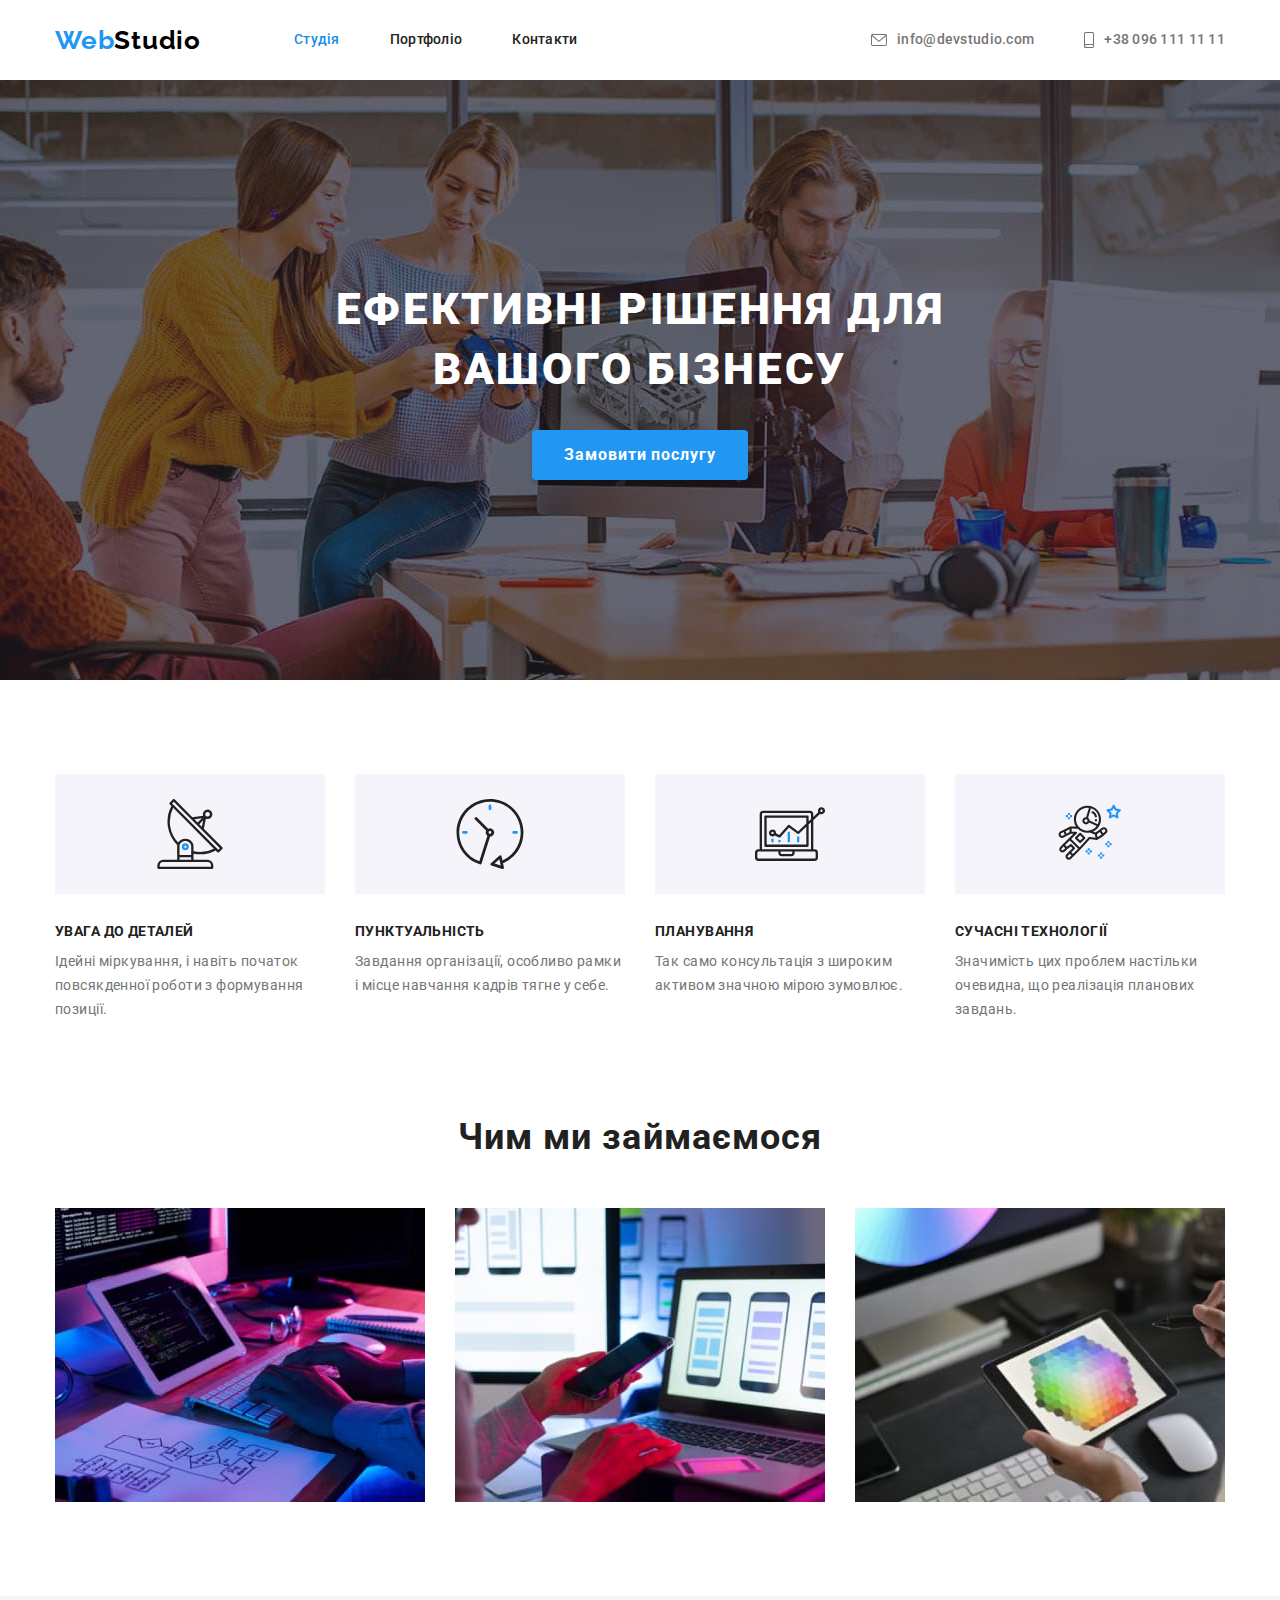
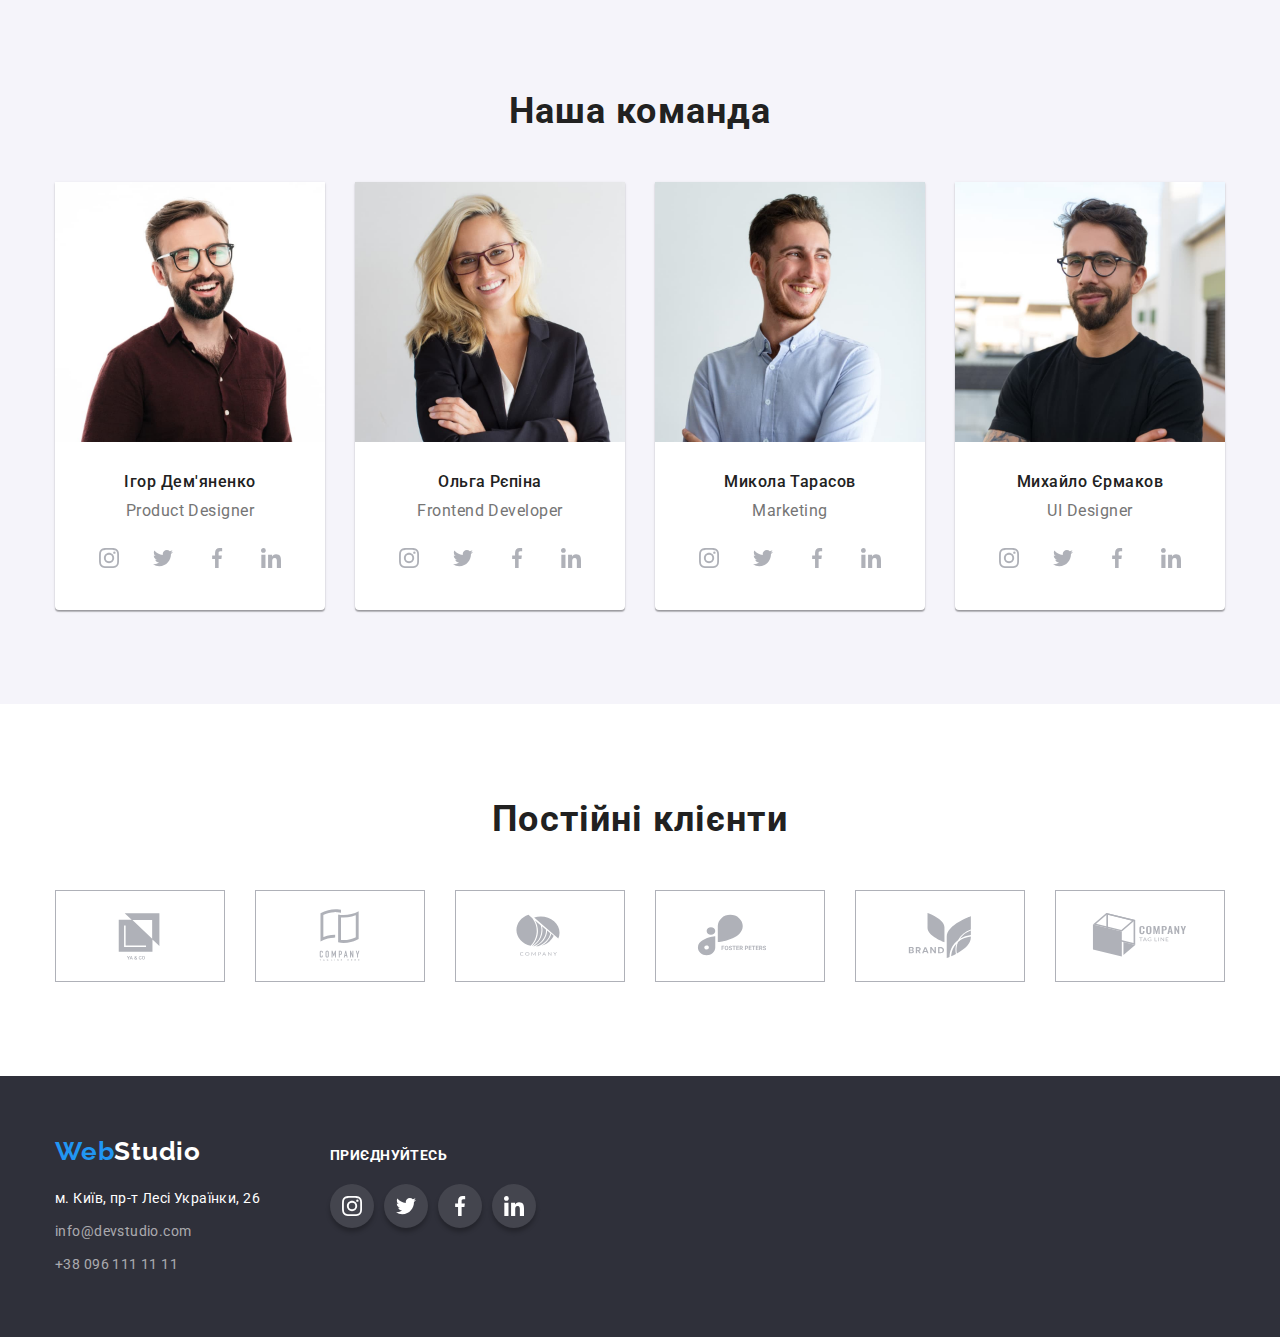
==== index.html @ 5a69de16 "Start" ====
<!DOCTYPE html>
<html lang="uk">
<head>
    <meta charset="UTF-8">
    <meta http-equiv="X-UA-Compatible" content="IE=edge">
    <meta name="viewport" content="width=device-width, initial-scale=1.0">
    <title>WebStudio</title>
    <link rel="preconnect" href="https://fonts.googleapis.com">
    <link rel="preconnect" href="https://fonts.gstatic.com" crossorigin>
    <link href="https://fonts.googleapis.com/css2?family=Raleway:wght@700&family=Roboto:wght@400;500;700;900&display=swap"
        rel="stylesheet">
        <link rel="stylesheet" href="https://cdnjs.cloudflare.com/ajax/libs/modern-normalize/1.1.0/modern-normalize.min.css">
    <link rel="stylesheet" href="./css/styles.css">
</head>
<body>
    <header>
        <!-- Header Nav -->
        <div class="container container-nav">
            <nav class="nav">
                <a class="logo link" href="./index.html">
                    <span class="logo-accent">Web</span>Studio
                </a>
                <ul class="list list-nav">
                    <li class="item">
                        <a class="link current" href="./index.html">
                            Студія
                        </a>
                    </li>
                    <li class="item">
                        <a class="link" href="./portfolio.html">
                            Портфоліо
                        </a>
                    </li>
                    <li class="item">
                        <a class="link" href="/">
                            Контакти
                        </a>
                    </li>
                </ul>
            </nav>
            <ul class="list contacts-nav">
                <li class="item">
                    <a class="link" href="maito:info@devstudio.com">
                        <svg class="link-icon" width="16" height="12">
                            <use href="./images/icons.svg#icon-envelope"></use>
                        </svg>
                        info@devstudio.com
                    </a>
                </li>
                <li class="item">
                    <a class="link" href="tel:+380961111111">
                        <svg class="link-icon" width="10" height="16">
                            <use href="./images/icons.svg#icon-smartphone"></use>
                        </svg>
                        +38 096 111 11 11
                    </a>
                </li>
            </ul>
        </div>
    </header>
    <main>
<!-- Hero title -->
        <section class="hero section-hero">
            <div class="container">
                <h1 class="hero-title">
                    Ефективні рішення для вашого бізнесу
                </h1>
                <!-- Hero button -->
                <button type="button" class="hero-button">
                    Замовити послугу
                </button>
            </div>
        </section>
<!-- Our advantages -->
        <section class="our-advantages">
          <div class="container">
            <h2 class="visually-hidden">
                Наші переваги
            </h2>
            <ul class="list advantages-list">
                <li class="item">
                    <div class="box-icon">
                        <svg width="70" height="70">
                            <use href="./images/icons.svg#icon-antenna"></use>
                        </svg>
                    </div>
                    <h3 class="advantages-title">
                        Увага до деталей
                    </h3>
                    <p class="advantages-text">
                        Ідейні міркування, і навіть початок повсякденної роботи з формування позиції.
                    </p>
                </li>
                <li class="item">
                    <div class="box-icon">
                        <svg width="70" height="70">
                            <use href="./images/icons.svg#icon-clock"></use>
                        </svg>
                    </div>
                    <h3 class="advantages-title">
                        Пунктуальність
                    </h3>
                    <p class="advantages-text">
                        Завдання організації, особливо рамки і місце навчання кадрів тягне у себе.
                    </p>
                </li>
                <li class="item">
                    <div class="box-icon">
                        <svg width="70" height="70">
                            <use href="./images/icons.svg#icon-diagram"></use>
                        </svg>
                    </div>
                    <h3 class="advantages-title">
                        Планування
                    </h3>
                    <p class="advantages-text">
                        Так само консультація з широким активом значною мірою зумовлює.
                    </p>
                </li>
                <li class="item">
                    <div class="box-icon">
                        <svg width="70" height="70">
                            <use href="./images/icons.svg#icon-astronaut"></use>
                        </svg>
                    </div>
                    <h3 class="advantages-title">
                        Сучасні технології
                    </h3>
                    <p class="advantages-text">
                        Значимість цих проблем настільки очевидна, що реалізація планових завдань.
                    </p>
                </li>
            </ul>
          </div>
        </section>
<!-- We do -->
        <section class="we-do">
           <div class="container">
            <h2 class="we-do-title">
                Чим ми займаємося
            </h2>
            <ul class="list">
                <li>
                    <img src="./images/box1.jpg" alt="Написання коду" width="370" height="294">
                </li>
                <li>
                    <img src="./images/box2.jpg" alt="Стилізація" width="370" height="294">
                </li>
                <li>
                    <img src="./images/box3.jpg" alt="Дизайн" width="370" height="294">
                </li>
            </ul>
           </div>
        </section>
<!-- Our team -->
        <section class="our-team">
           <div class="container">
            <h2 class="our-team-title">
                Наша команда
            </h2>
            <ul class="list team-list">
                <li class="item">
                    <img class="img-team" src="./images/img.jpg" alt="Фото Ігора Дем'яненко" width="270" height="260">
                    <h3 class="team-name">
                        Ігор Дем'яненко
                    </h3>
                    <p class="job-title">
                        Product Designer
                    </p>
                    <div class="icon-wrapper">
                        <a class="link-social" href="">
                            <svg class="icon-social" width="20" height="20px">
                                <use href="./images/icons.svg#icon-instagram-2"></use>
                            </svg>
                        </a>
                        <a class="link-social" href="">
                            <svg class="icon-social" width="20" height="20px">
                                <use href="./images/icons.svg#icon-twitter"></use>
                            </svg>
                        </a>
                        <a class="link-social" href="">
                            <svg class="icon-social" width="20" height="20px">
                                <use href="./images/icons.svg#icon-facebook"></use>
                            </svg>
                        </a>
                        <a class="link-social" href="">
                            <svg class="icon-social" width="20" height="20px">
                                <use href="./images/icons.svg#icon-linkedin"></use>
                            </svg>
                        </a>
                    </div>
                </li>
                <li class="item">
                    <img class="img-team" src="./images/img(1).jpg" alt="Фото Ольги Рєпіна" width="270" height="260">
                    <h3 class="team-name">
                        Ольга Рєпіна
                    </h3>
                    <p class="job-title">
                        Frontend Developer
                    </p>
                    <div class="icon-wrapper">
                        <a class="link-social" href="">
                            <svg class="icon-social" width="20" height="20px">
                                <use href="./images/icons.svg#icon-instagram-2"></use>
                            </svg>
                        </a>
                        <a class="link-social" href="">
                            <svg class="icon-social" width="20" height="20px">
                                <use href="./images/icons.svg#icon-twitter"></use>
                            </svg>
                        </a>
                        <a class="link-social" href="">
                            <svg class="icon-social" width="20" height="20px">
                                <use href="./images/icons.svg#icon-facebook"></use>
                            </svg>
                        </a>
                        <a class="link-social" href="">
                            <svg class="icon-social" width="20" height="20px">
                                <use href="./images/icons.svg#icon-linkedin"></use>
                            </svg>
                        </a>
                    </div>
                </li>
                <li class="item">
                    <img class="img-team" src="./images/img(2).jpg" alt="Фото Микола Тарасов" width="270" height="260">
                    <h3 class="team-name">
                        Микола Тарасов
                    </h3>
                    <p class="job-title">
                        Marketing
                    </p>
                    <div class="icon-wrapper">
                        <a class="link-social" href="">
                            <svg class="icon-social" width="20" height="20px">
                                <use href="./images/icons.svg#icon-instagram-2"></use>
                            </svg>
                        </a>
                        <a class="link-social" href="">
                            <svg class="icon-social" width="20" height="20px">
                                <use href="./images/icons.svg#icon-twitter"></use>
                            </svg>
                        </a>
                        <a class="link-social" href="">
                            <svg class="icon-social" width="20" height="20px">
                                <use href="./images/icons.svg#icon-facebook"></use>
                            </svg>
                        </a>
                        <a class="link-social" href="">
                            <svg class="icon-social" width="20" height="20px">
                                <use href="./images/icons.svg#icon-linkedin"></use>
                            </svg>
                        </a>
                    </div>
                </li>
                <li class="item">
                    <img class="img-team" src="./images/img(3).jpg" alt="Фото Михайло Єрмаков" width="270" height="260">
                    <h3 class="team-name">
                        Михайло Єрмаков
                    </h3>
                    <p class="job-title">
                        UI Designer
                    </p>
                    <div class="icon-wrapper">
                        <a class="link-social" href="">
                            <svg class="icon-social" width="20" height="20px">
                                <use href="./images/icons.svg#icon-instagram-2"></use>
                            </svg>
                        </a>
                        <a class="link-social" href="">
                            <svg class="icon-social" width="20" height="20px">
                                <use href="./images/icons.svg#icon-twitter"></use>
                            </svg>
                        </a>
                        <a class="link-social" href="">
                            <svg class="icon-social" width="20" height="20px">
                                <use href="./images/icons.svg#icon-facebook"></use>
                            </svg>
                        </a>
                        <a class="link-social" href="">
                            <svg class="icon-social" width="20" height="20px">
                                <use href="./images/icons.svg#icon-linkedin"></use>
                            </svg>
                        </a>
                    </div>
                </li>
            </ul>
           </div>
        </section>
        <!-- Section clients -->
        <section class="section-clients">
            <div class="container">
                <h2 class="our-team-title">
                    Постійні клієнти
                </h2>
                <ul class="list list-icon">
                    <li class="item">
                        <a class="link-clients" href="">
                            <svg class="icon-clients" width="106" height="60">
                                <use href="./images/icons.svg#icon-yaco"></use>
                            </svg>
                        </a>
                    </li>
                    <li class="item">
                        <a class="link-clients" href="">
                            <svg class="icon-clients" width="106" height="60">
                                <use href="./images/icons.svg#icon-tagline"></use>
                            </svg>
                        </a>
                    </li>
                    <li class="item">
                        <a class="link-clients" href="">
                            <svg class="icon-clients" width="106" height="60">
                                <use href="./images/icons.svg#icon-company"></use>
                            </svg>
                        </a>
                    </li>
                    <li class="item">
                        <a class="link-clients" href="">
                            <svg class="icon-clients" width="106" height="60">
                                <use href="./images/icons.svg#icon-foster"></use>
                            </svg>
                        </a>
                    </li>
                    <li class="item">
                        <a class="link-clients" href="">
                            <svg class="icon-clients" width="106" height="60">
                                <use href="./images/icons.svg#icon-brand"></use>
                            </svg>
                        </a>
                    </li>
                    <li class="item">
                        <a class="link-clients" href="">
                            <svg class="icon-clients" width="106" height="60">
                                <use href="./images/icons.svg#icon-company-last"></use>
                            </svg>
                        </a>
                    </li>
                </ul>
            </div>
        </section>
    </main>
    <footer class="footer">
        <div class="container">
            <div>
                <a class="logo link footer-logo" href="./index.html">
                    <span class="logo-accent">Web</span>Studio
                </a>
                <address>
                    <a class="link street-contact" href="https://goo.gl/maps/yDgXRb8fHyVBhMKj9" target="_blank"
                        rel="noopener noreferrer nofollow">
                        м. Київ, пр-т Лесі Українки, 26
                    </a>
                    <ul class="list">
                        <li class="mail-list">
                            <a class="link footer-contacts mail" href="mailto:info@devstudio.com">
                                info@devstudio.com
                            </a>
                        </li>
                        <li>
                            <a class="link footer-contacts" href="tel:+380961111111">
                                +38 096 111 11 11
                            </a>
                        </li>
                    </ul>
                </address>
            </div>
            <div class="footer-icon-wrapper">
                <p class="text-footer-social">
                    приєднуйтесь
                </p>
                <ul class="list list-footer-social">
                    <li class="item-social-footer">
                        <a class="link-social link-social-footer" href="">
                            <svg class="icon-social" width="20" height="20px">
                                <use href="./images/icons.svg#icon-instagram-2"></use>
                            </svg>
                        </a>
                    </li>
                    <li class="item-social-footer">
                        <a class="link-social link-social-footer" href="">
                            <svg class="icon-social" width="20" height="20px">
                                <use href="./images/icons.svg#icon-twitter"></use>
                            </svg>
                        </a>
                    </li>
                    <li class="item-social-footer">
                        <a class="link-social link-social-footer" href="">
                            <svg class="icon-social" width="20" height="20px">
                                <use href="./images/icons.svg#icon-facebook"></use>
                            </svg>
                        </a>
                    </li>
                    <li class="item-social-footer">
                        <a class="link-social link-social-footer" href="">
                            <svg class="icon-social" width="20" height="20px">
                                <use href="./images/icons.svg#icon-linkedin"></use>
                            </svg>
                        </a>
                    </li>
                </ul>
            </div>
        </div>
    </footer>
</body>
</html>
---- css/styles.css ----
:root {
    --brandcolor: #2196F3;
    --secondary-accent-color: #188CE8;
    --backgroundcolor: #FFFFFF;
    --text-color: #fff;
    --accent-bcg-color: #2F303A;
    --secondary-bcg-color: #F5F4FA;
    --hcolor: #212121;
    --pcolor: #757575;
    --logocolor: #000000;
}

/* Глобальны зміни */

img {
    display: block;
}

h1,
h2,
h3,
ul,
p {
    margin: 0px 0px;
}

body {
    font-family: Roboto, sans-serif;
    background-color: var(--backgroundcolor);
    color: var(--hcolor);

}



.container {
    width: 1200px;
    margin: 0 auto;
    padding: 0 15px;
}

.list {
    list-style: none;
    padding-left: 0;
}

.link {
    text-decoration: none;
}

/* Студія */

/* Logo head  */

.container-nav {
    display: flex;
    
}

.logo {
    font-family: 'Raleway';
    font-style: normal;
    font-weight: 700;
    font-size: 26px;
    line-height: 1.19;
    letter-spacing: 0.03em;
    color: var(--logocolor);
}

.logo-accent {
    color: var(--brandcolor);
}

/* Nav */

.nav {
    display: flex;
    align-items: center;
}

.list-nav .link.current {
    color: var(--secondary-accent-color);
}

.list-nav {
    display: flex;
    margin-left: 93px;
}

.list-nav .item + .item {
    margin-left: 50px;
}

.list-nav .link {
    display: block;
    padding-top: 32px;
    padding-bottom: 32px;

    font-family: 'Roboto';
    font-style: normal;
    font-weight: 500;
    font-size: 14px;
    line-height: 1.14;
    letter-spacing: 0.02em;
    color: var(--hcolor);
}

.link:hover, .link:focus {
    color: var(--brandcolor);
}

/* Contacts Nav */

.contacts-nav {
    display: flex;
    margin-left: auto;
}

.contacts-nav .item + .item {
    margin-left: 50px;
}

.contacts-nav .link {
    display: flex;
    justify-content: center;
    align-items: center;
    padding-top: 32px;
    padding-bottom: 32px;

    font-weight: 500;
    font-style: normal;
    line-height: 1.14;
    font-size: 14px;
    color: var(--pcolor);
    letter-spacing: 0.02em;
}
.link:hover,
.link:focus {
    color: var(--brandcolor);
}

.link-icon {
    margin-right: 10px;
    fill: currentColor;
}

/* Main Studio */
.hero {
    margin-right: auto;
    margin-left: auto;
    max-width: 1600px;
    height: 600px;
    padding-top: 200px;
    padding-bottom: 200px;

    background-image: linear-gradient(
    rgba(47, 48, 58, 0.4),
    rgba(47, 48, 58, 0.4)),
    url(../images/hero.jpg);
    background-repeat: no-repeat;
    background-position: center;
    background-size: cover;

    background-color: var(--accent-bcg-color);
    text-align: center;
    

}

.hero-title {
    max-width: 696px;
    margin: 0 auto 30px;

    font-style: normal;
    font-weight: 900;
    font-size: 44px;
    line-height: 1.36;
    letter-spacing: 0.06em;
    text-transform: uppercase;
    color: var(--text-color);
}

.hero-button {
    padding: 10px 32px;
    min-width: 216px;
    
    font-family: 'Roboto';
    font-style: normal;
    font-weight: 700;
    font-size: 16px;
    line-height: 1.88;
    text-align: center;
    letter-spacing: 0.06em;
    color: var(--text-color);
    background-color: var(--brandcolor);
    cursor: pointer;
    border: none;
    box-shadow: 0px 4px 4px rgba(0, 0, 0, 0.15);
    border-radius: 4px;
}

.hero-button:hover,
.hero-button:focus {
    background-color: var(--secondary-accent-color);
}

/*Our advantages */

.visually-hidden {
    position: absolute;
    white-space: nowrap;
    width: 1px;
    height: 1px;
    overflow: hidden;
    border: 0;
    padding: 0;
    clip: rect(0 0 0 0);
    clip-path: inset(50%);
    margin: -1px;
}

.our-advantages {
    padding-top: 94px;
    padding-bottom: 94px;
}

.advantages-list {
    display: flex;
    justify-content: space-between;
}

.advantages-list .item {
    width: 270px;
}

.advantages-list .item+.item {
    margin-left: 30px;
}

.box-icon {
    display: flex;
    justify-content: center;
    align-items: center;
    margin-bottom: 30px;
    width: 270px;
    height: 120px;
    background-color: var(--secondary-bcg-color);
}

.advantages-title {
    margin-bottom: 10px;

    font-style: normal;
    font-size: 14px;
    line-height: 1.14;
    letter-spacing: 0.03em;
    text-transform: uppercase;
}

.advantages-text {
    font-weight: 400;
    font-size: 14px;
    line-height: 1.71;
    letter-spacing: 0.03em;
    color: var(--pcolor)
}

/* We do */

.we-do {
    padding-bottom: 94px;
}

.we-do .list {
    display: flex;
    justify-content: space-between;
}

.we-do-title,
.our-team-title {
    margin-bottom: 50px;

    font-style: normal;
    font-size: 36px;
    line-height: 1.17;
    text-align: center;
    letter-spacing: 0.03em;
}

/* our team */
.our-team {
    padding-top: 94px;
    padding-bottom: 94px;
    background-color: var(--secondary-bcg-color);
}

.team-list {
    display: flex;
    justify-content: space-between;
}

.team-list .item {
    padding-bottom: 30px;
    text-align: center;
    background: var(--backgroundcolor);
    box-shadow: 0px 1px 3px rgba(0, 0, 0, 0.12), 
    0px 1px 1px rgba(0, 0, 0, 0.14), 
    0px 2px 1px rgba(0, 0, 0, 0.2);
    border-radius: 0px 0px 4px 4px;
}

.img-team {
    margin-bottom: 30px;
}

.team-name {
    margin-bottom: 10px;

    font-style: normal;
    font-weight: 500;
    font-size: 16px;
    line-height: 1.19;
    letter-spacing: 0.03em;
}

.job-title {
    font-size: 16px;
    line-height: 1.19;
    letter-spacing: 0.03em;
    color: var(--pcolor);
    margin-bottom: 16px;
}

.icon-wrapper {
    display: flex;
    justify-content: center;
    align-items: center;
    
}

.link-social {
    display: flex;
    align-items: center;
    justify-content: center;
    width: 44px;
    height: 44px;
    cursor: pointer;
    color: #afb1b8;
    border-radius: 50%;
}

.link-social:hover,
.link-social:focus {
    color: var(--backgroundcolor);
    background-color: var(--brandcolor);
}

.link-social:not(:last-child) {
    margin-right: 10px;
}

.icon-social {
    display: flex;
    justify-content: center;
    align-items: center;
    fill: currentColor;
}

/* Section clients */

.section-clients {
    padding-top: 94px;
    padding-bottom: 94px;
}

.list-icon {
    display: flex;
}

.list-icon .item:not(:last-child) {
    margin-right: 30px;
}

.link-clients {
    display: flex;
    justify-content: center;
    align-items: center;
    width: 170px;
    height: 92px;
    gap: 30px;
    border: 1px solid #AFB1B8;
    color: #AFB1B8;
}

.link-clients:hover,
.link-clients:focus {
    color: var(--brandcolor);
    border: 1px solid var(--brandcolor);
}

.icon-clients {
    fill: currentColor;
}

/* Footer */

.footer {
    padding-top: 60px;
    padding-bottom: 60px;
    background-color: var(--accent-bcg-color) ;
}

.footer .container {
    display: flex;
    align-items: baseline;
}

.footer-logo {
    display: inline-block;
    margin-bottom: 20px;
    color: var(--text-color);
}

.street-contact {
    display: inline-block;
    margin-bottom: 9px;

    font-style: normal;
    font-weight: 400;
    font-size: 14px;
    line-height: 1.71;
    letter-spacing: 0.03em;
    color: var(--text-color);
}

.mail-list {
    margin-bottom: 9px;
}

.footer-contacts {
    font-style: normal;
    font-weight: 400;
    font-size: 14px;
    line-height: 1.71;
    letter-spacing: 0.03em;
    color: rgba(255, 255, 255, 0.6);
}

/* Footer social link */

.footer-icon-wrapper {
    margin-left: 70px;
}

.text-footer-social {
    font-style: normal;
    font-weight: 700;
    font-size: 14px;
    line-height: 1.14;
    letter-spacing: 0.03em;
    text-transform: uppercase;
    color: #FFFFFF;
}

.list-footer-social {
    display: flex;
    margin-top: 20px;
}

.link-social-footer {
    color: #FFFFFF;
    background-color: rgba(255, 255, 255, 0.1);
    box-shadow: 0px 4px 4px rgb(0, 0, 0, 0.25);
}

.item-social-footer:not(:last-child){
    margin-right: 10px;
}

/* Portfolio */

/* Filter */

.section-portfolio {
    padding-top: 94px;
    padding-bottom: 94px;
}

.filter-list {
    margin-bottom: 50px;
    display: flex;
    justify-content: center;
}

.filter-list .item + .item {
    margin-left: 8px;
}

.filter-button {
    padding: 6px 22px;

    font-family: 'Roboto';
    font-style: normal;
    font-weight: 500;
    font-size: 16px;
    line-height: 1.62;
    text-align: center;
    letter-spacing: 0.03em;
    color: var(--hcolor);
    border: none;
    background-color: var(--secondary-bcg-color);
    cursor: pointer;
}

.filter-button:hover,
.filter-button:focus {
    color: #FFFFFF;
    background-color: var(--brandcolor);
    box-shadow: 0px 3px 1px rgba(0, 0, 0, 0.1), 0px 1px 2px rgba(0, 0, 0, 0.08), 0px 2px 2px rgba(0, 0, 0, 0.12);
    border-radius: 4px;
}

/* Portfolio cards */

.portfolio-list .item:hover {
    box-shadow: 0px 1px 1px rgba(0, 0, 0, 0.12), 0px 4px 4px rgba(0, 0, 0, 0.06), 1px 4px 6px rgba(0, 0, 0, 0.16);
}

.portfolio-list {
    display: flex;
    flex-wrap: wrap;
    gap: 30px;
}

.portfolio-box {
    padding: 20px 24px;
    border-right: 1px solid #EEEEEE;
    border-bottom: 1px solid #EEEEEE;
    border-left: 1px solid #EEEEEE;
}

.portfolio-title {
    margin-bottom: 4px;

    font-size: 18px;
    line-height: 2;
    letter-spacing: 0.06em;
}

.portfolio-text {
    font-size: 16px;
    line-height: 30px;
    letter-spacing: 0.03em;
    color: var(--pcolor);
    
}
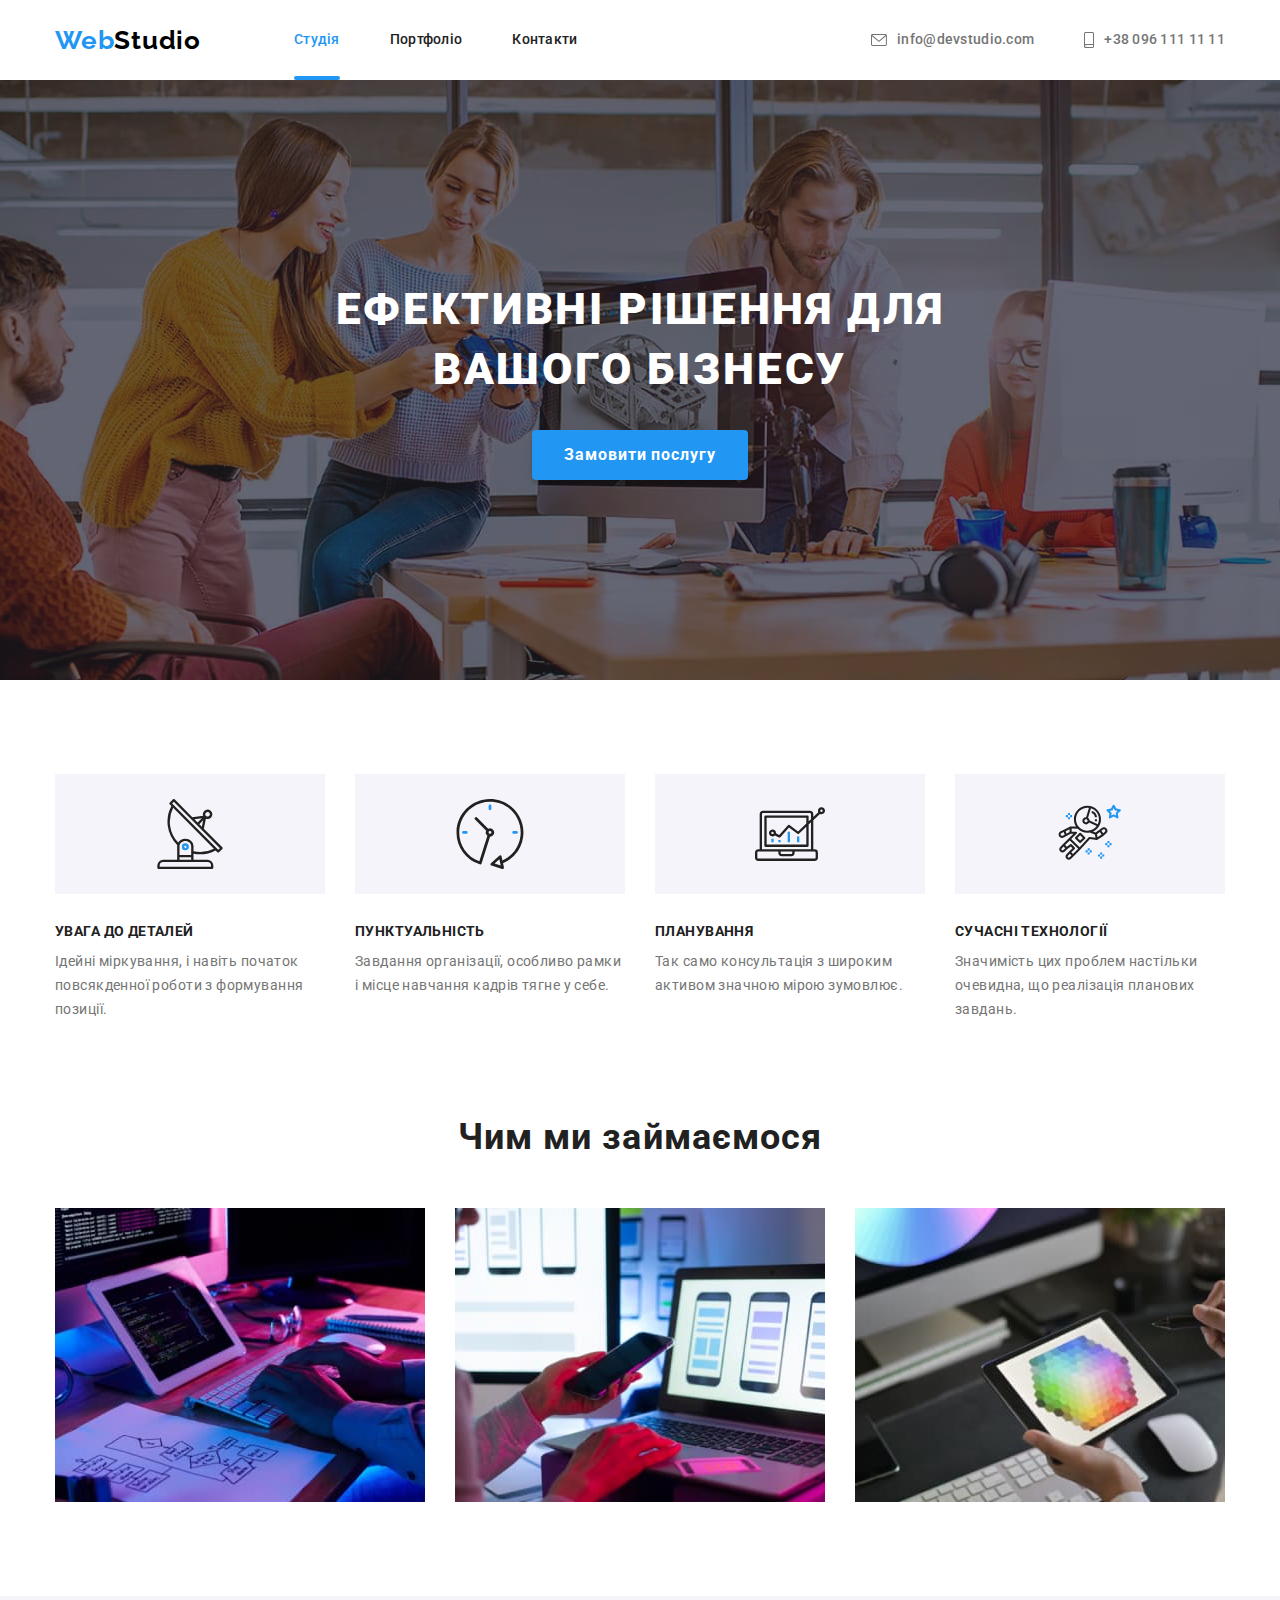
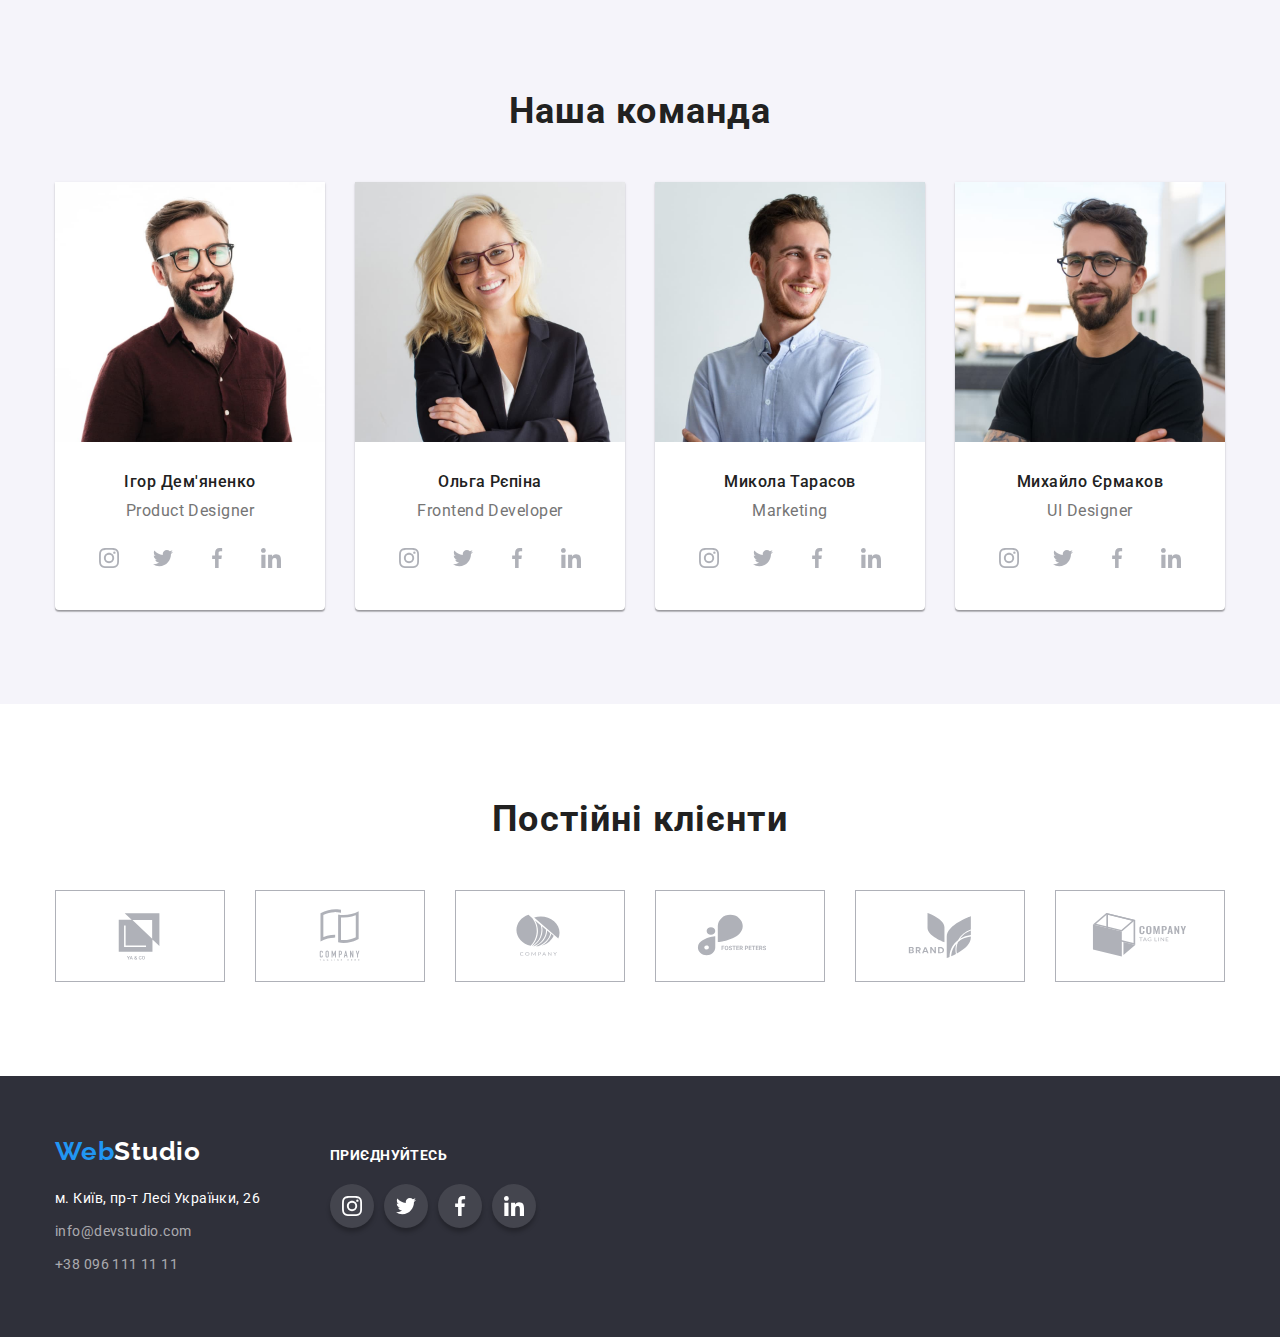
==== commit 759ff881: "modal" ====
--- a/index.html
+++ b/index.html
@@ -66,7 +66,7 @@
                     Ефективні рішення для вашого бізнесу
                 </h1>
                 <!-- Hero button -->
-                <button type="button" class="hero-button">
+                <button type="button" class="hero-button" data-modal-open>
                     Замовити послугу
                 </button>
             </div>
@@ -401,5 +401,15 @@
             </div>
         </div>
     </footer>
+    <div class="backdrop is-hidden" data-modal>
+        <div class="modal">
+            <button type="button" class="button-modal" data-modal-close>
+                <svg width="18" height="18">
+                    <use href="./images/close.svg#icon-close"></use>
+                </svg>
+            </button>
+        </div>
+    </div>
+    <script src="./js/modal.js"></script>
 </body>
 </html>--- a/css/styles.css
+++ b/css/styles.css
@@ -79,7 +79,23 @@
 }
 
 .list-nav .link.current {
-    color: var(--secondary-accent-color);
+    position: relative;
+    color: var(--brandcolor);
+}
+
+.current::after {
+    content: "";
+
+    position: absolute;
+    left: 0;
+    bottom: 0;
+
+    display: block;
+    width: 100%;
+    height: 4px;
+
+    background-color: var(--brandcolor);
+    border-radius: 2px;
 }
 
 .list-nav {
@@ -103,6 +119,9 @@
     line-height: 1.14;
     letter-spacing: 0.02em;
     color: var(--hcolor);
+
+
+    transition: color 250ms cubic-bezier(0.4, 0, 0.2, 1);
 }
 
 .link:hover, .link:focus {
@@ -133,6 +152,8 @@
     font-size: 14px;
     color: var(--pcolor);
     letter-spacing: 0.02em;
+
+    transition: color 250ms cubic-bezier(0.4, 0, 0.2, 1);
 }
 .link:hover,
 .link:focus {
@@ -197,6 +218,8 @@
     border: none;
     box-shadow: 0px 4px 4px rgba(0, 0, 0, 0.15);
     border-radius: 4px;
+
+    transition: color 250ms cubic-bezier(0.4, 0, 0.2, 1);
 }
 
 .hero-button:hover,
@@ -331,6 +354,8 @@
     margin-bottom: 16px;
 }
 
+/* social */
+
 .icon-wrapper {
     display: flex;
     justify-content: center;
@@ -347,6 +372,9 @@
     cursor: pointer;
     color: #afb1b8;
     border-radius: 50%;
+
+    transition: color 250ms cubic-bezier(0.4, 0, 0.2, 1),
+    background-color 250ms cubic-bezier(0.4, 0, 0.2, 1);
 }
 
 .link-social:hover,
@@ -390,6 +418,9 @@
     gap: 30px;
     border: 1px solid #AFB1B8;
     color: #AFB1B8;
+
+    transition: color 250ms cubic-bezier(0.4, 0, 0.2, 1),
+    border 250ms cubic-bezier(0.4, 0, 0.2, 1);
 }
 
 .link-clients:hover,
@@ -431,6 +462,8 @@
     line-height: 1.71;
     letter-spacing: 0.03em;
     color: var(--text-color);
+
+    transition: color 250ms cubic-bezier(0.4, 0, 0.2, 1);
 }
 
 .mail-list {
@@ -444,6 +477,8 @@
     line-height: 1.71;
     letter-spacing: 0.03em;
     color: rgba(255, 255, 255, 0.6);
+
+    transition: color 250ms cubic-bezier(0.4, 0, 0.2, 1);
 }
 
 /* Footer social link */
@@ -471,6 +506,8 @@
     color: #FFFFFF;
     background-color: rgba(255, 255, 255, 0.1);
     box-shadow: 0px 4px 4px rgb(0, 0, 0, 0.25);
+
+
 }
 
 .item-social-footer:not(:last-child){
@@ -510,6 +547,11 @@
     border: none;
     background-color: var(--secondary-bcg-color);
     cursor: pointer;
+    border-radius: 4px;
+
+    transition: color 250ms cubic-bezier(0.4, 0, 0.2, 1),
+    background-color 250ms cubic-bezier(0.4, 0, 0.2, 1),
+    box-shadow 250ms cubic-bezier(0.4, 0, 0.2, 1);
 }
 
 .filter-button:hover,
@@ -517,10 +559,14 @@
     color: #FFFFFF;
     background-color: var(--brandcolor);
     box-shadow: 0px 3px 1px rgba(0, 0, 0, 0.1), 0px 1px 2px rgba(0, 0, 0, 0.08), 0px 2px 2px rgba(0, 0, 0, 0.12);
-    border-radius: 4px;
+    
 }
 
 /* Portfolio cards */
+
+.portfolio-list .item {
+    transition: box-shadow 250ms cubic-bezier(0.4, 0, 0.2, 1);
+}
 
 .portfolio-list .item:hover {
     box-shadow: 0px 1px 1px rgba(0, 0, 0, 0.12), 0px 4px 4px rgba(0, 0, 0, 0.06), 1px 4px 6px rgba(0, 0, 0, 0.16);
@@ -553,4 +599,81 @@
     letter-spacing: 0.03em;
     color: var(--pcolor);
     
+}
+
+.box-overlay{
+    position: relative;
+    overflow: hidden;
+}
+
+.overlay {
+    position: absolute;
+    left: 0;
+    top: 0;
+
+    padding: 63px 24px;
+
+    font-weight: 400;
+    font-size: 18px;
+    line-height: 1.55;    
+    letter-spacing: 0.03em;
+    color: #FFFFFF;
+    background-color: rgba(33, 150, 243, 0.9);
+
+    transform: translateY(100%);
+    transition: transform 250ms cubic-bezier(0.4, 0, 0.2, 1);
+}
+
+.hover-overlay:hover .overlay {
+    transform: translateY(0);
+}
+
+/* Modal window backdrop */
+
+.backdrop {
+    position: fixed;
+    top: 0;
+    left: 0;
+
+    width: 100%;
+    height: 100%;
+
+    background: rgba(0, 0, 0, 0.5);
+}
+
+.backdrop.is-hidden {
+    opacity: 0;
+    pointer-events: none;
+}
+
+.modal {
+    position: absolute;
+    top: 50%;
+    left: 50%;
+    transform: translate(-50%, -50%);
+
+    min-width: 528px;
+    min-height: 581px;
+
+    background: #FFFFFF;
+    box-shadow: 0px 1px 3px rgba(0, 0, 0, 0.12), 0px 1px 1px rgba(0, 0, 0, 0.14), 0px 2px 1px rgba(0, 0, 0, 0.2);
+    border-radius: 4px;
+
+    transition: opacity ;
+}
+
+.button-modal {
+   position: absolute;
+   top: 8px;
+   right: 8px;
+   display: flex;
+   align-items: center;
+   justify-content: center;
+   
+    width: 30px;
+    height: 30px;
+
+    border: 1px solid rgba(0, 0, 0, 0.1);
+    border-radius: 50%;
+    background-color: #FFF;
 }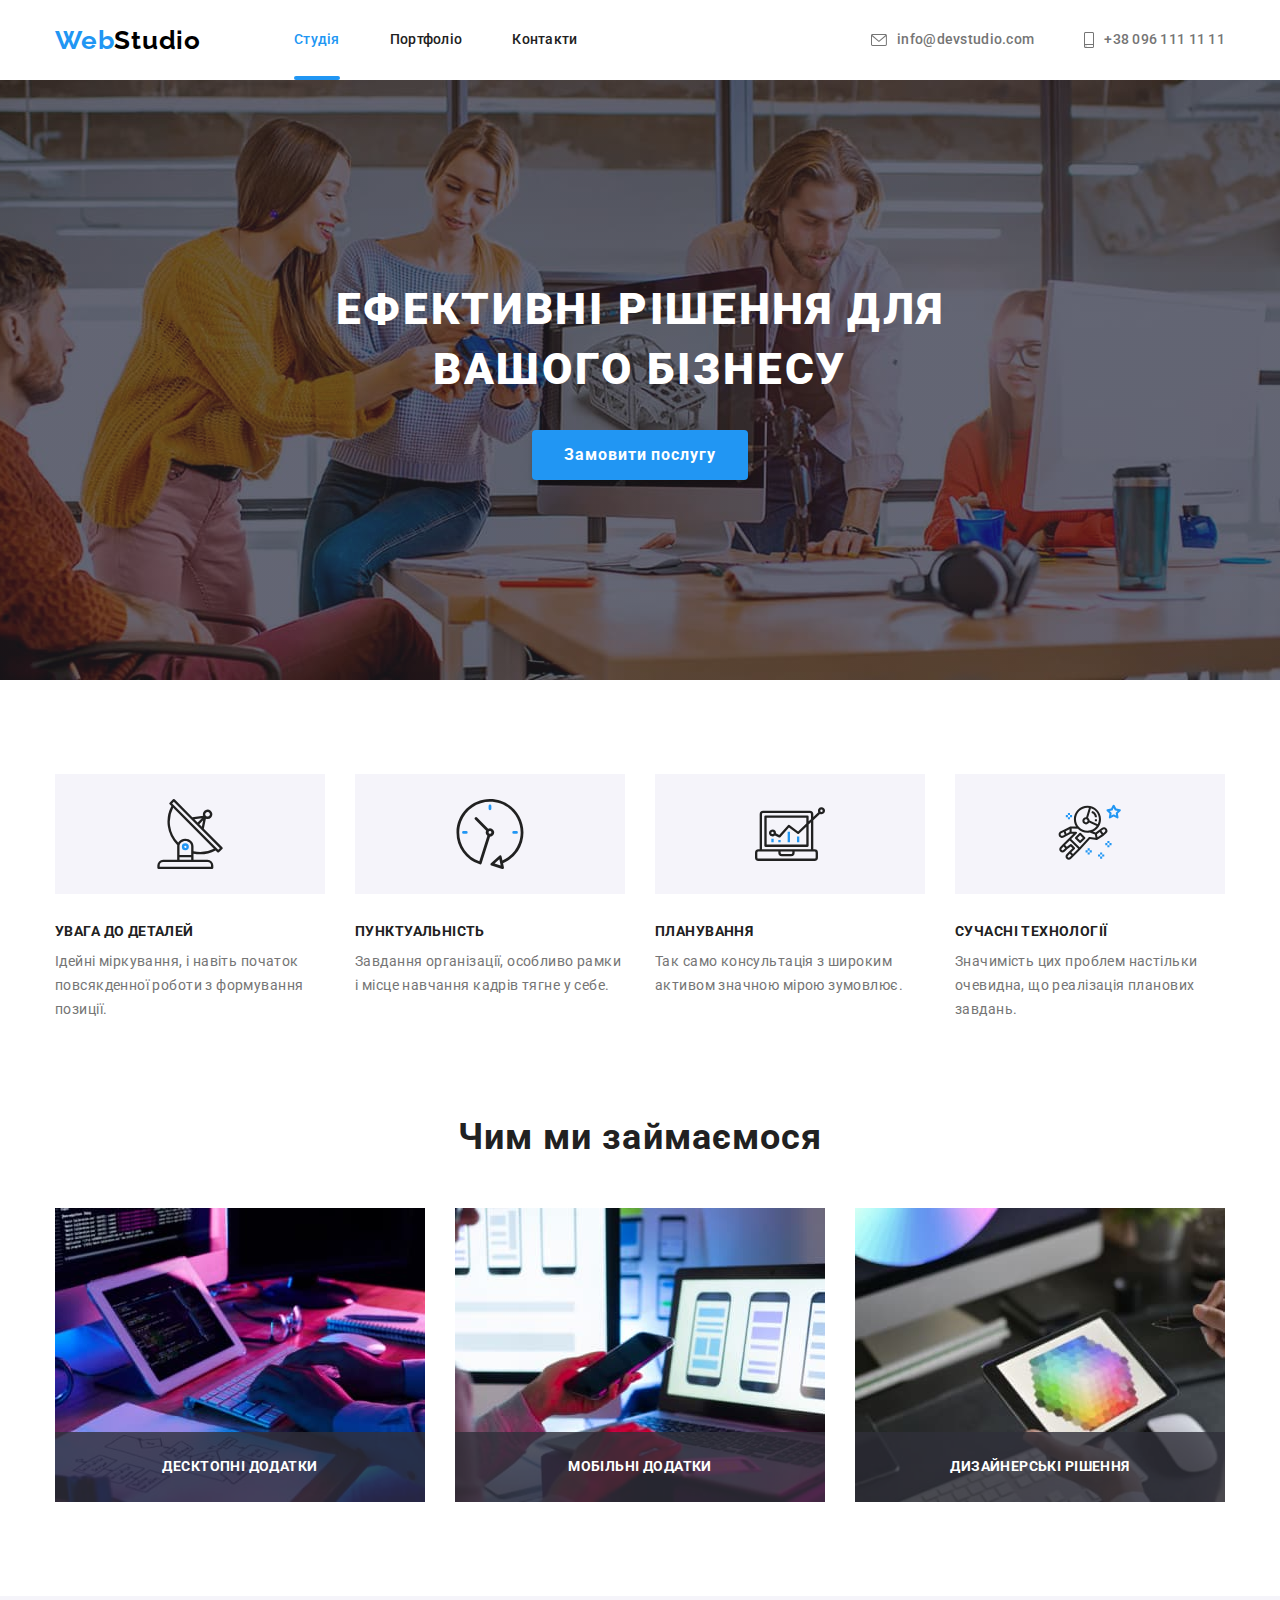
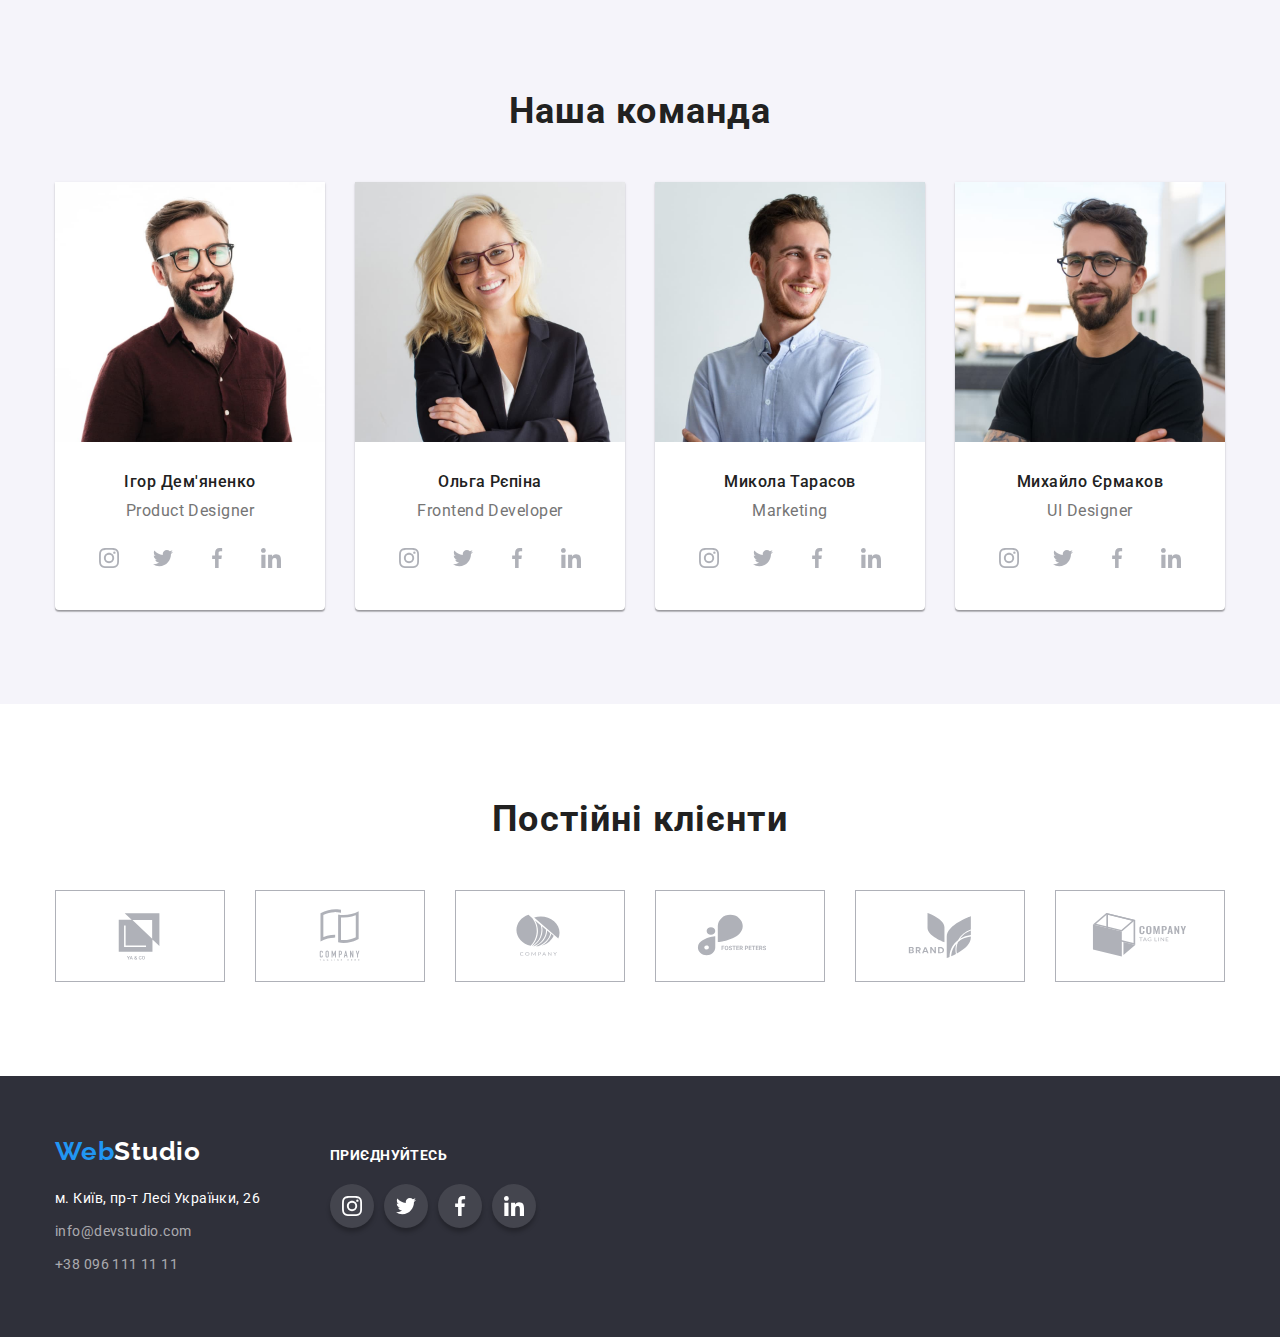
==== commit 94b6e968: "update" ====
--- a/index.html
+++ b/index.html
@@ -141,13 +141,28 @@
             </h2>
             <ul class="list">
                 <li>
-                    <img src="./images/box1.jpg" alt="Написання коду" width="370" height="294">
+                   <div class="box-we-do">
+                     <img src="./images/box1.jpg" alt="Написання коду" width="370" height="294">
+                    <p class="text">
+                        десктопні додатки
+                    </p>
+                   </div>
                 </li>
                 <li>
-                    <img src="./images/box2.jpg" alt="Стилізація" width="370" height="294">
+                    <div class="box-we-do">
+                        <img src="./images/box2.jpg" alt="Стилізація" width="370" height="294">
+                    <p class="text">
+                        мобільні додатки
+                    </p>
+                    </div>
                 </li>
                 <li>
-                    <img src="./images/box3.jpg" alt="Дизайн" width="370" height="294">
+                    <div class="box-we-do">
+                        <img src="./images/box3.jpg" alt="Дизайн" width="370" height="294">
+                    <p class="text">
+                        дизайнерські рішення
+                    </p>
+                    </div>
                 </li>
             </ul>
            </div>
--- a/css/styles.css
+++ b/css/styles.css
@@ -310,6 +310,31 @@
     letter-spacing: 0.03em;
 }
 
+.box-we-do {
+    position: relative;
+}
+
+.box-we-do .text {
+    position: absolute;
+    bottom: 0;
+
+    display: flex;
+    align-items: center;
+    justify-content: center;
+
+    width: 100%;
+    height: 70px;
+
+    font-weight: 700;
+    font-size: 14px;
+    line-height: 1.14;
+    text-align: center;
+    letter-spacing: 0.03em;
+    text-transform: uppercase;
+    color: #FFFFFF;
+    background: rgba(47, 48, 58, 0.8);
+}
+
 /* our team */
 .our-team {
     padding-top: 94px;
@@ -639,11 +664,13 @@
     height: 100%;
 
     background: rgba(0, 0, 0, 0.5);
+    
 }
 
 .backdrop.is-hidden {
     opacity: 0;
     pointer-events: none;
+    
 }
 
 .modal {
@@ -658,9 +685,8 @@
     background: #FFFFFF;
     box-shadow: 0px 1px 3px rgba(0, 0, 0, 0.12), 0px 1px 1px rgba(0, 0, 0, 0.14), 0px 2px 1px rgba(0, 0, 0, 0.2);
     border-radius: 4px;
-
-    transition: opacity ;
-}
+    
+    }
 
 .button-modal {
    position: absolute;
@@ -676,4 +702,5 @@
     border: 1px solid rgba(0, 0, 0, 0.1);
     border-radius: 50%;
     background-color: #FFF;
+    cursor: pointer;
 }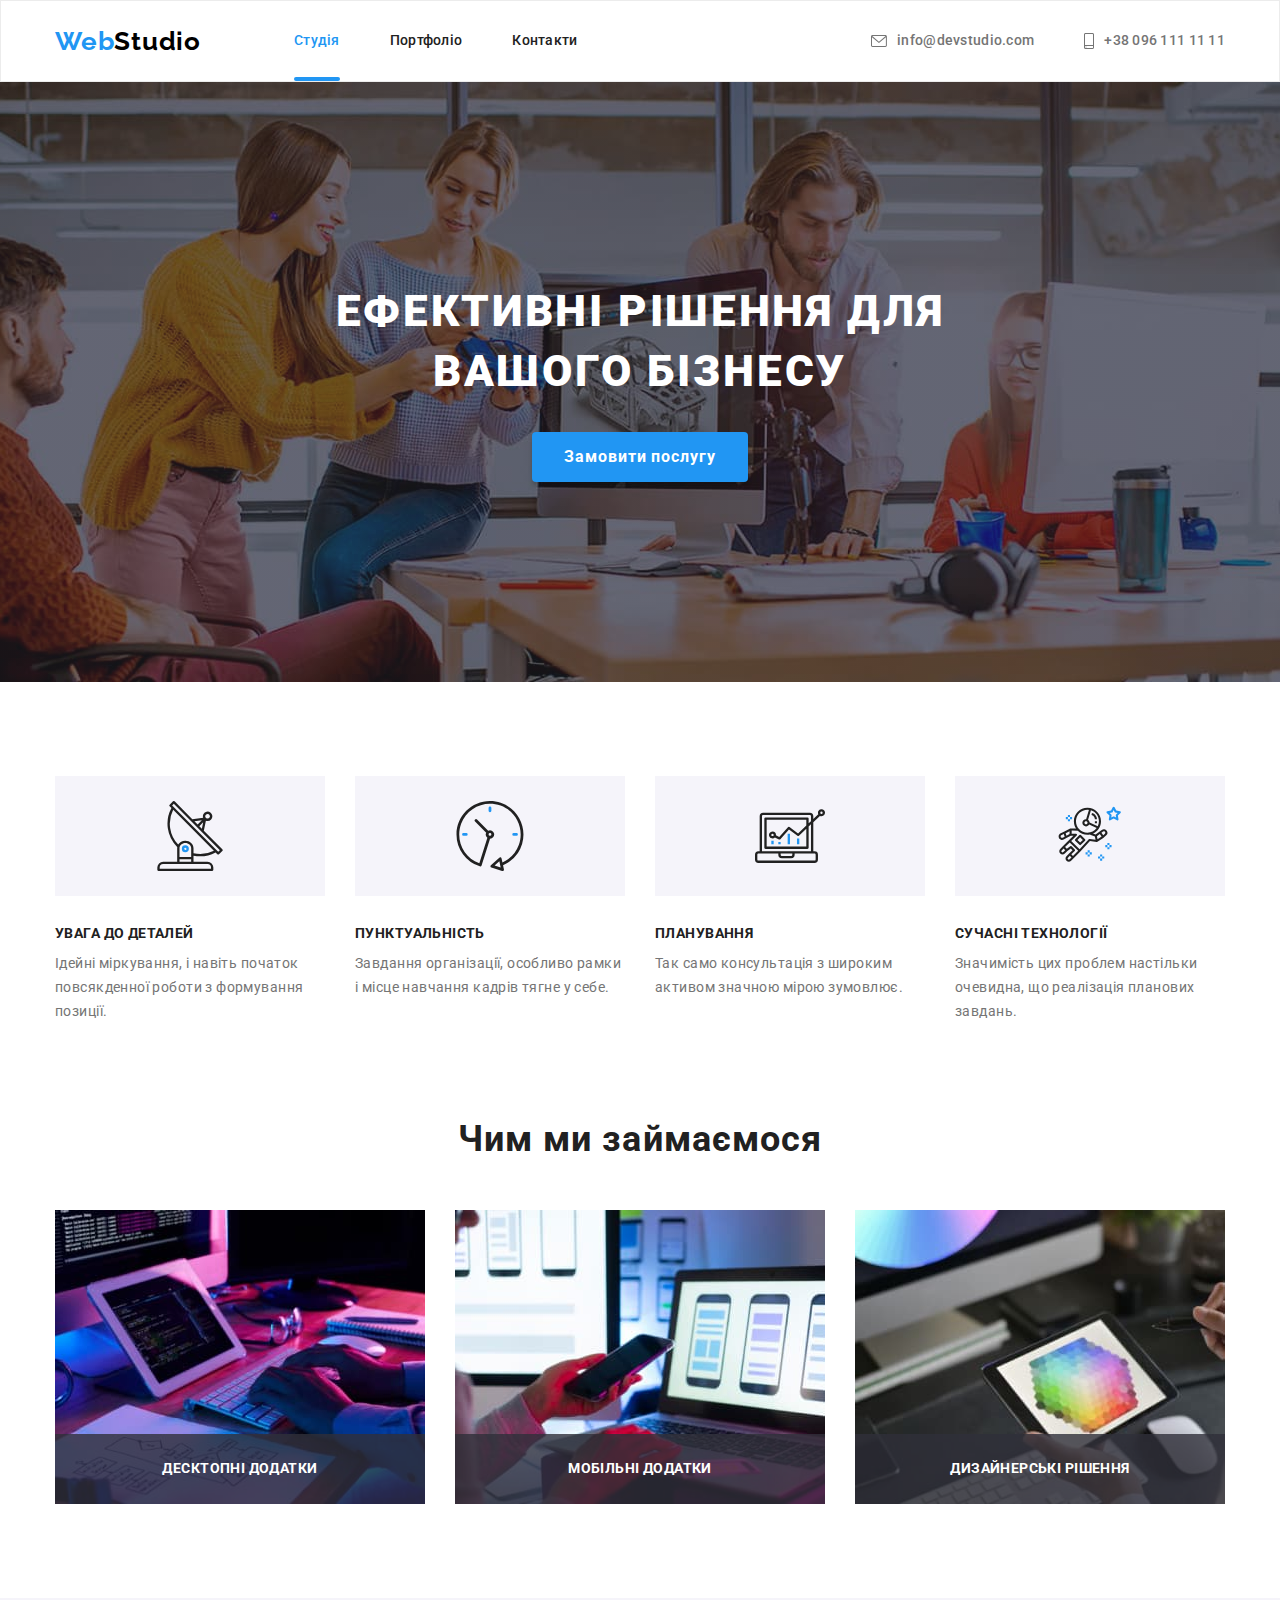
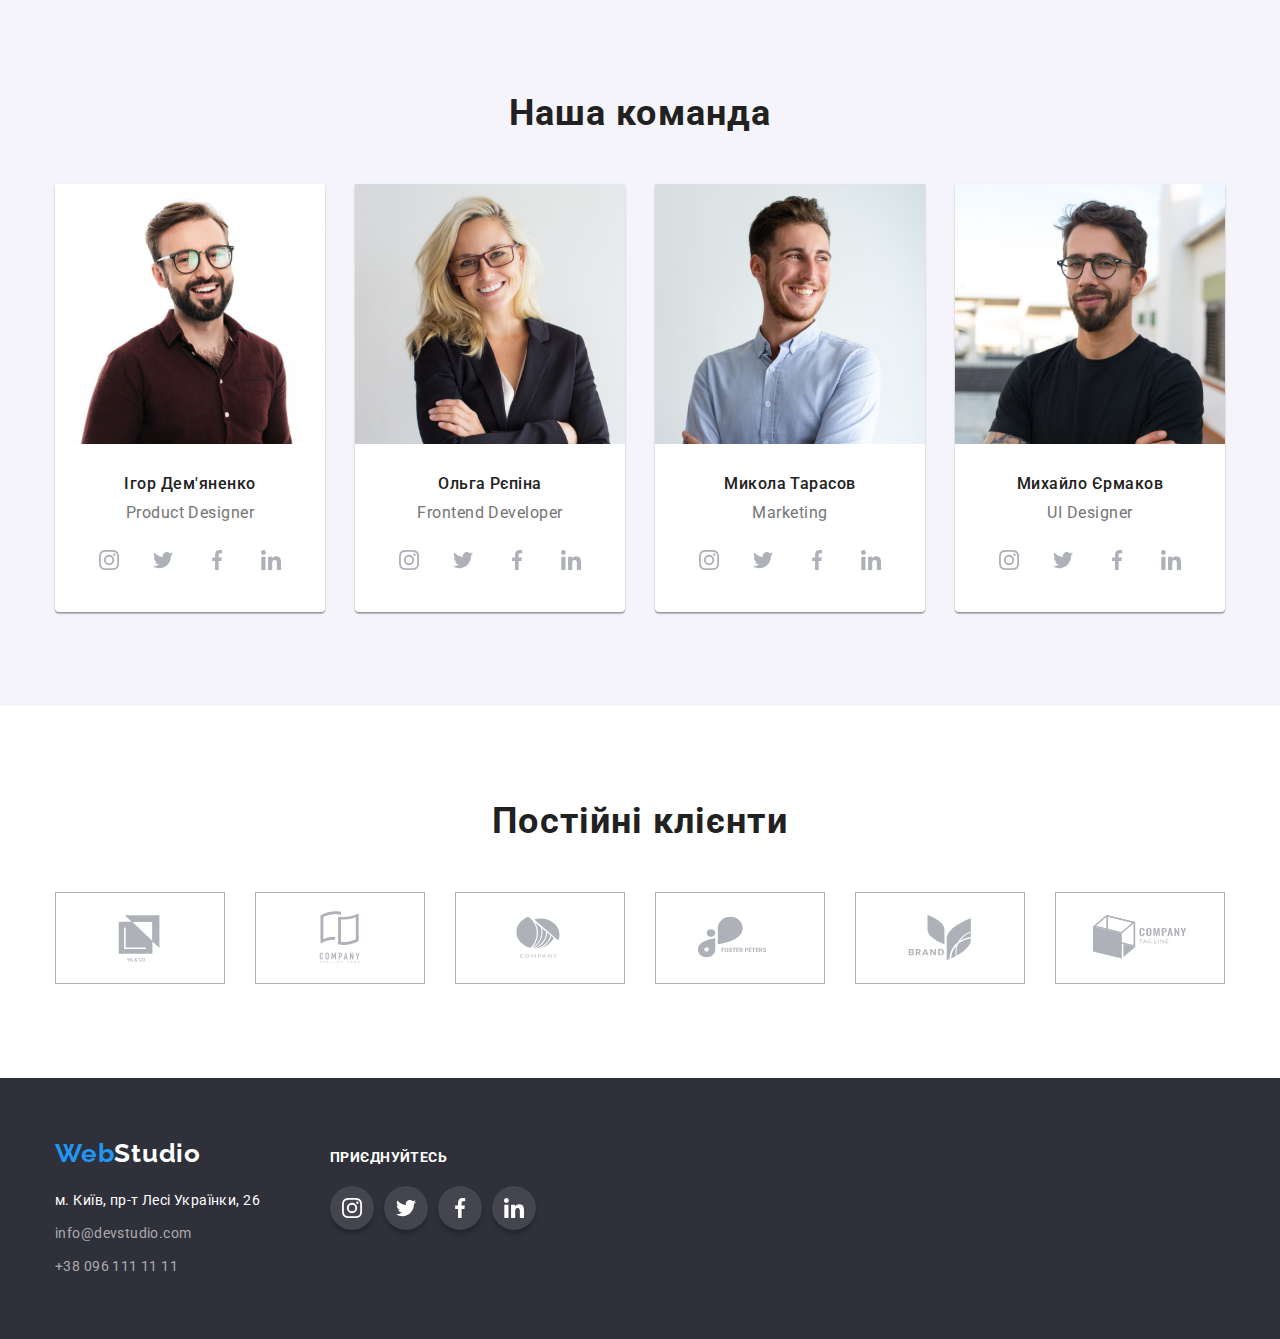
==== commit 365c4ca6: "trasform change and add border header" ====
--- a/index.html
+++ b/index.html
@@ -13,7 +13,7 @@
     <link rel="stylesheet" href="./css/styles.css">
 </head>
 <body>
-    <header>
+    <header class="header">
         <!-- Header Nav -->
         <div class="container container-nav">
             <nav class="nav">
@@ -179,7 +179,7 @@
                     <h3 class="team-name">
                         Ігор Дем'яненко
                     </h3>
-                    <p class="job-title">
+                    <p lang="en" class="job-title">
                         Product Designer
                     </p>
                     <div class="icon-wrapper">
@@ -210,7 +210,7 @@
                     <h3 class="team-name">
                         Ольга Рєпіна
                     </h3>
-                    <p class="job-title">
+                    <p lang="en" class="job-title">
                         Frontend Developer
                     </p>
                     <div class="icon-wrapper">
@@ -241,7 +241,7 @@
                     <h3 class="team-name">
                         Микола Тарасов
                     </h3>
-                    <p class="job-title">
+                    <p lang="en" class="job-title">
                         Marketing
                     </p>
                     <div class="icon-wrapper">
@@ -272,7 +272,7 @@
                     <h3 class="team-name">
                         Михайло Єрмаков
                     </h3>
-                    <p class="job-title">
+                    <p lang="en" class="job-title">
                         UI Designer
                     </p>
                     <div class="icon-wrapper">
@@ -417,7 +417,7 @@
         </div>
     </footer>
     <div class="backdrop is-hidden" data-modal>
-        <div class="modal">
+        <div class="modal is-hidden">
             <button type="button" class="button-modal" data-modal-close>
                 <svg width="18" height="18">
                     <use href="./images/close.svg#icon-close"></use>
--- a/css/styles.css
+++ b/css/styles.css
@@ -51,6 +51,10 @@
 /* Студія */
 
 /* Logo head  */
+
+.header {
+    border: 1px solid #ECECEC;
+}
 
 .container-nav {
     display: flex;
@@ -645,7 +649,7 @@
     color: #FFFFFF;
     background-color: rgba(33, 150, 243, 0.9);
 
-    transform: translateY(100%);
+    transform: translateY(101%);
     transition: transform 250ms cubic-bezier(0.4, 0, 0.2, 1);
 }
 
@@ -662,15 +666,21 @@
 
     width: 100%;
     height: 100%;
-
+    
     background: rgba(0, 0, 0, 0.5);
+    transition: opacity 300ms cubic-bezier(0.4, 0, 0.2, 1), 
+    visibility 300ms cubic-bezier(0.4, 0, 0.2, 1);
     
 }
 
 .backdrop.is-hidden {
     opacity: 0;
     pointer-events: none;
-    
+    visibility: hidden;
+}
+
+.backdrop.is-hidden .modal {
+    transform: perspective(600px) translate(0%, -100%) rotateX(60deg);
 }
 
 .modal {
@@ -685,7 +695,7 @@
     background: #FFFFFF;
     box-shadow: 0px 1px 3px rgba(0, 0, 0, 0.12), 0px 1px 1px rgba(0, 0, 0, 0.14), 0px 2px 1px rgba(0, 0, 0, 0.2);
     border-radius: 4px;
-    
+    transition: transform 300ms cubic-bezier(0.4, 0, 0.2, 1);
     }
 
 .button-modal {
